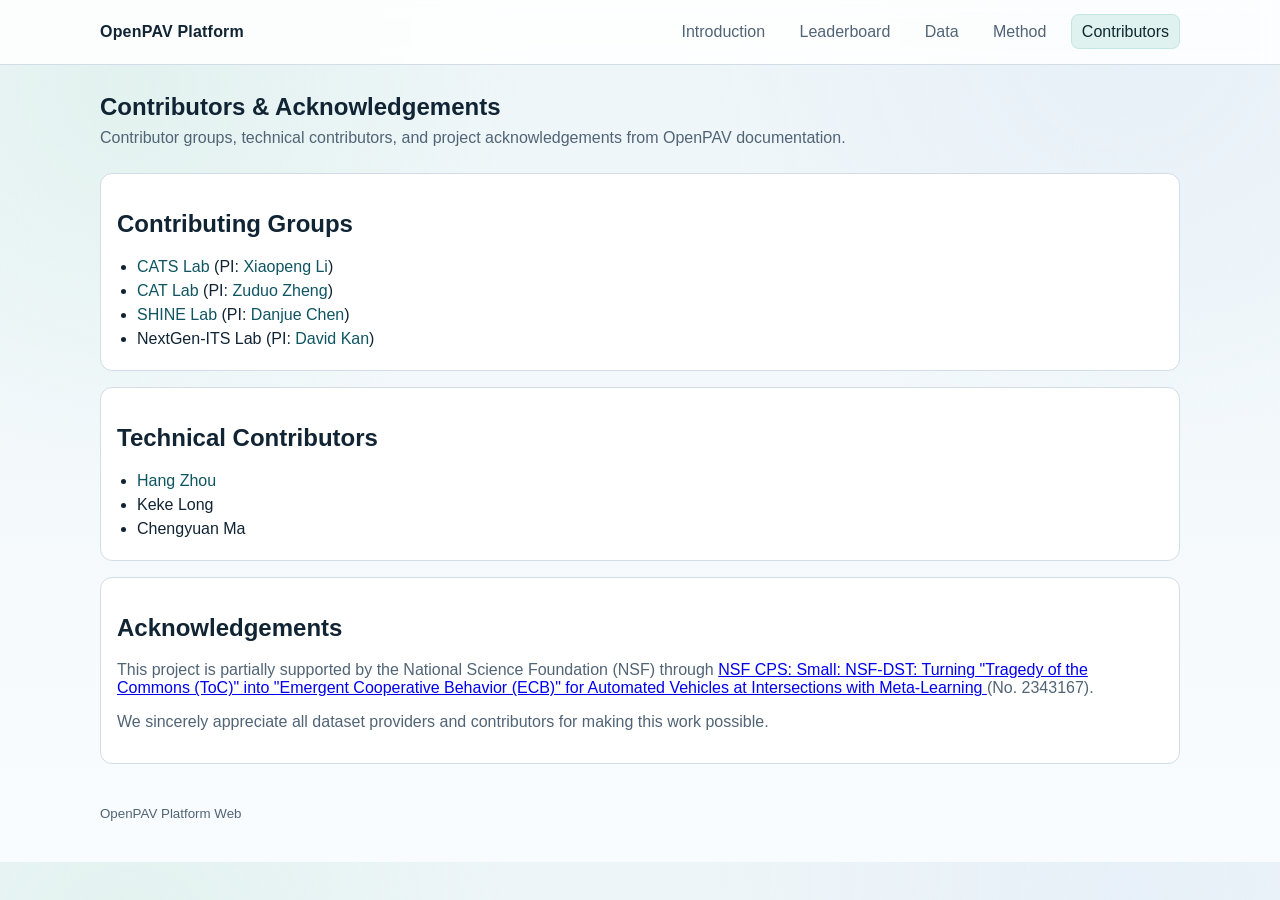
==== docs/contributors.html @ 32f3bce0 "update readme" ====
﻿<!doctype html>
<html lang="en">
<head>
  <meta charset="utf-8">
  <meta name="viewport" content="width=device-width, initial-scale=1">
  <title>OpenPAV | Contributors</title>
  <link rel="icon" type="image/png" href="images/icon.png">
  <link rel="stylesheet" href="styles.css">
</head>
<body>
  <header class="topbar">
    <div class="container">
      <div class="brand">OpenPAV Platform</div>
      <nav class="nav">
        <a href="introduction.html">Introduction</a>
        <a href="leaderboard.html">Leaderboard</a>
        <a href="data.html">Data</a>
        <a href="method.html">Method</a>
        <a href="contributors.html" class="active">Contributors</a>
      </nav>
    </div>
  </header>

  <main class="container">
    <section class="hero">
      <h1>Contributors & Acknowledgements</h1>
      <p>Contributor groups, technical contributors, and project acknowledgements from OpenPAV documentation.</p>
    </section>

    <section class="card">
      <h2>Contributing Groups</h2>
      <ul class="doc-list">
        <li>
          <a href="https://catslab.engr.wisc.edu/" target="_blank" rel="noreferrer">CATS Lab</a>
          (PI:
          <a href="https://catslab.engr.wisc.edu/staff/xiaopengli/" target="_blank" rel="noreferrer">Xiaopeng Li</a>)
        </li>
        <li>
          <a href="http://www.connectedandautonomoustransport.com/dr-zhengs-research.html" target="_blank" rel="noreferrer">CAT Lab</a>
          (PI:
          <a href="https://civil.uq.edu.au/profile/857/zuduo-zheng" target="_blank" rel="noreferrer">Zuduo Zheng</a>)
        </li>
        <li>
          <a href="https://sites.google.com/site/danjuechen/" target="_blank" rel="noreferrer">SHINE Lab</a>
          (PI:
          <a href="https://ccee.ncsu.edu/people/danjuechen/" target="_blank" rel="noreferrer">Danjue Chen</a>)
        </li>
        <li>
          NextGen-ITS Lab (PI:
          <a href="https://www.linkedin.com/in/david-kan-89b871ab/" target="_blank" rel="noreferrer">David Kan</a>)
        </li>
      </ul>
    </section>

    <section class="card">
      <h2>Technical Contributors</h2>
      <ul class="doc-list">
        <li><a href="https://zll-hust.github.io/" target="_blank" rel="noreferrer">Hang Zhou</a></li>
        <li>Keke Long</li>
        <li>Chengyuan Ma</li>
      </ul>
    </section>

    <section class="card">
      <h2>Acknowledgements</h2>
      <p class="lead">
        This project is partially supported by the National Science Foundation (NSF) through
        <a href="https://www.nsf.gov/awardsearch/show-award?AWD_ID=2343167" target="_blank" rel="noreferrer">
          NSF CPS: Small: NSF-DST: Turning "Tragedy of the Commons (ToC)" into "Emergent Cooperative Behavior (ECB)"
          for Automated Vehicles at Intersections with Meta-Learning
        </a>
        (No. 2343167).
      </p>
      <p class="lead">
        We sincerely appreciate all dataset providers and contributors for making this work possible.
      </p>
    </section>
  </main>

  <footer class="container footer">
    <small>OpenPAV Platform Web</small>
  </footer>

</body>
</html>
---- docs/styles.css ----
:root {
  --bg: #eff5f7;
  --surface: #ffffff;
  --ink: #112434;
  --subtle: #516476;
  --line: #d2dde6;
  --brand: #126a73;
  --brand-strong: #0f5561;
  --highlight: #dff2f0;
}

html {
  scroll-behavior: smooth;
}

* {
  box-sizing: border-box;
}

body {
  margin: 0;
  color: var(--ink);
  font-family: "Segoe UI", "Arial", sans-serif;
  background:
    radial-gradient(circle at 10% 10%, #e2f2ef 0, transparent 28%),
    radial-gradient(circle at 88% 4%, #e7f0f8 0, transparent 30%),
    linear-gradient(180deg, #edf5f8 0%, #f9fcfe 100%);
}

.container {
  width: min(1080px, 92vw);
  margin: 0 auto;
}

.topbar {
  border-bottom: 1px solid var(--line);
  background: #ffffffdd;
  backdrop-filter: blur(8px);
  position: sticky;
  top: 0;
}

.topbar .container {
  height: 64px;
  display: flex;
  align-items: center;
  justify-content: space-between;
}

.brand {
  font-weight: 700;
  letter-spacing: 0.2px;
}

.nav a {
  color: var(--subtle);
  text-decoration: none;
  margin-left: 10px;
  padding: 8px 10px;
  border-radius: 8px;
}

.nav a:hover {
  color: var(--ink);
  background: #f2f8fb;
}

.nav a.active {
  color: #0f2a2f;
  background: var(--highlight);
  border: 1px solid #c5e7e3;
}

.hero {
  padding: 28px 0 10px;
}

.hero h1 {
  margin: 0 0 8px;
}

.hero p {
  color: var(--subtle);
  margin: 0;
}

.hero-meta {
  margin-top: 14px;
  display: flex;
  flex-wrap: wrap;
  gap: 8px;
}

.chip {
  font-size: 12px;
  padding: 5px 8px;
  border-radius: 999px;
  border: 1px solid #cde1ef;
  background: #f2f8fc;
  color: #294354;
}

.card {
  margin: 16px 0;
  padding: 16px;
  border: 1px solid var(--line);
  border-radius: 12px;
  background: var(--surface);
}

.grid-2 {
  display: grid;
  grid-template-columns: 1fr 1fr;
  gap: 14px;
}

.panel {
  border: 1px solid var(--line);
  border-radius: 10px;
  padding: 12px;
}

.panel h3 {
  margin-top: 0;
}

.panel-head {
  display: flex;
  align-items: center;
  justify-content: space-between;
  gap: 10px;
}

input[type="file"] {
  width: 100%;
  margin: 6px 0 10px;
}

input[type="text"],
input[type="number"] {
  width: 100%;
  border: 1px solid var(--line);
  border-radius: 8px;
  padding: 8px;
  margin: 6px 0 10px;
}

label {
  font-size: 14px;
  color: #244154;
}

select {
  width: 100%;
  border: 1px solid var(--line);
  border-radius: 8px;
  padding: 8px;
  margin: 6px 0 10px;
  background: #fff;
}

button {
  border: 0;
  background: var(--brand);
  color: #fff;
  padding: 8px 12px;
  border-radius: 8px;
  cursor: pointer;
}

button:hover {
  background: var(--brand-strong);
}

button.secondary {
  background: #e6f2f1;
  color: #234;
  border: 1px solid #c3ddda;
}

button.secondary:hover {
  background: #d9eeeb;
}

.button-link,
.button-link:visited {
  display: inline-flex;
  align-items: center;
  justify-content: center;
  gap: 8px;
  border: 1px solid #0f5561;
  background: linear-gradient(135deg, #13879a 0%, #126a73 55%, #0f5561 100%);
  color: #fff;
  padding: 10px 16px;
  border-radius: 10px;
  cursor: pointer;
  text-decoration: none !important;
  color: #ffffff !important;
  margin-top: 8px;
  font-weight: 600;
  letter-spacing: 0.2px;
  box-shadow: 0 6px 14px rgba(16, 85, 97, 0.24);
  transition: transform 0.15s ease, box-shadow 0.15s ease, filter 0.15s ease;
}

.button-link:hover,
.button-link:focus-visible {
  filter: brightness(1.02);
  transform: translateY(-1px);
  box-shadow: 0 9px 18px rgba(16, 85, 97, 0.3);
  text-decoration: none !important;
}

.button-link:active {
  transform: translateY(0);
  box-shadow: 0 4px 10px rgba(16, 85, 97, 0.2);
}

.hint {
  margin: 10px 0 0;
  color: var(--subtle);
  min-height: 20px;
}

.lead {
  color: var(--subtle);
  margin-top: 0;
}

.doc-list {
  margin: 0;
  padding-left: 20px;
}

.doc-list li {
  margin: 6px 0;
}

.sub-list {
  margin-top: 8px;
  padding-left: 22px;
}

.sub-list li {
  margin: 4px 0;
}

.doc-list a {
  color: var(--brand-strong);
  text-decoration: none;
}

.doc-list a:hover {
  text-decoration: underline;
}

.image-grid {
  display: grid;
  grid-template-columns: 1fr 1fr;
  gap: 12px;
}

.image-grid img {
  width: 100%;
  border-radius: 10px;
  border: none;
  background: #fff;
}

.content-image {
  width: 80%;
  max-width: 100%;
  height: auto;
  display: block;
  margin: 10px auto 0;
  border: none;
  border-radius: 10px;
}

.ranking-image {
  width: 100%;
}

.file-list {
  list-style: none;
  margin: 0;
  padding: 0;
}

.file-list li {
  display: flex;
  justify-content: space-between;
  align-items: center;
  gap: 8px;
  padding: 8px 0;
  border-bottom: 1px dashed var(--line);
  font-size: 14px;
}

.file-list a {
  color: var(--brand-strong);
  text-decoration: none;
}

.file-list a:hover {
  text-decoration: underline;
}

.muted {
  color: var(--subtle);
  font-size: 13px;
}

.table-wrap {
  overflow: auto;
}

.tab-bar {
  display: flex;
  flex-wrap: wrap;
  gap: 8px;
  margin: 8px 0 14px;
}

.tab-btn {
  display: inline-flex;
  align-items: center;
  justify-content: center;
  border: 1px solid #c3ddda;
  background: #e6f2f1;
  color: #234;
  padding: 8px 12px;
  border-radius: 999px;
  font-weight: 600;
  text-decoration: none;
}

.tab-btn:visited {
  color: #234;
  text-decoration: none;
}

.tab-btn:hover {
  background: #d9eeeb;
}

.tab-btn.active {
  background: var(--brand);
  border-color: var(--brand);
  color: #fff;
}

.tab-panel {
  display: none;
}

.tab-panel.active {
  display: block;
}

.table-note {
  margin: 12px 0 8px;
  color: var(--subtle);
  font-size: 14px;
}

.chart-caption {
  margin: 10px 0 0;
  color: var(--subtle);
  text-align: center;
  font-size: 14px;
}

table {
  width: 100%;
  border-collapse: collapse;
  min-width: 840px;
}

th,
td {
  padding: 10px 8px;
  border-bottom: 1px solid var(--line);
  text-align: left;
  font-size: 14px;
}

th {
  color: var(--subtle);
  font-weight: 600;
}

.formula {
  padding: 10px 12px;
  border: 1px solid var(--line);
  border-radius: 10px;
  background: #f8fcff;
  font-family: "Consolas", "Courier New", monospace;
  font-size: 13px;
  margin: 10px 0;
  overflow: auto;
}

.footer {
  color: var(--subtle);
  padding: 24px 0 40px;
}

@media (max-width: 800px) {
  .grid-2 {
    grid-template-columns: 1fr;
  }

  .image-grid {
    grid-template-columns: 1fr;
  }
}
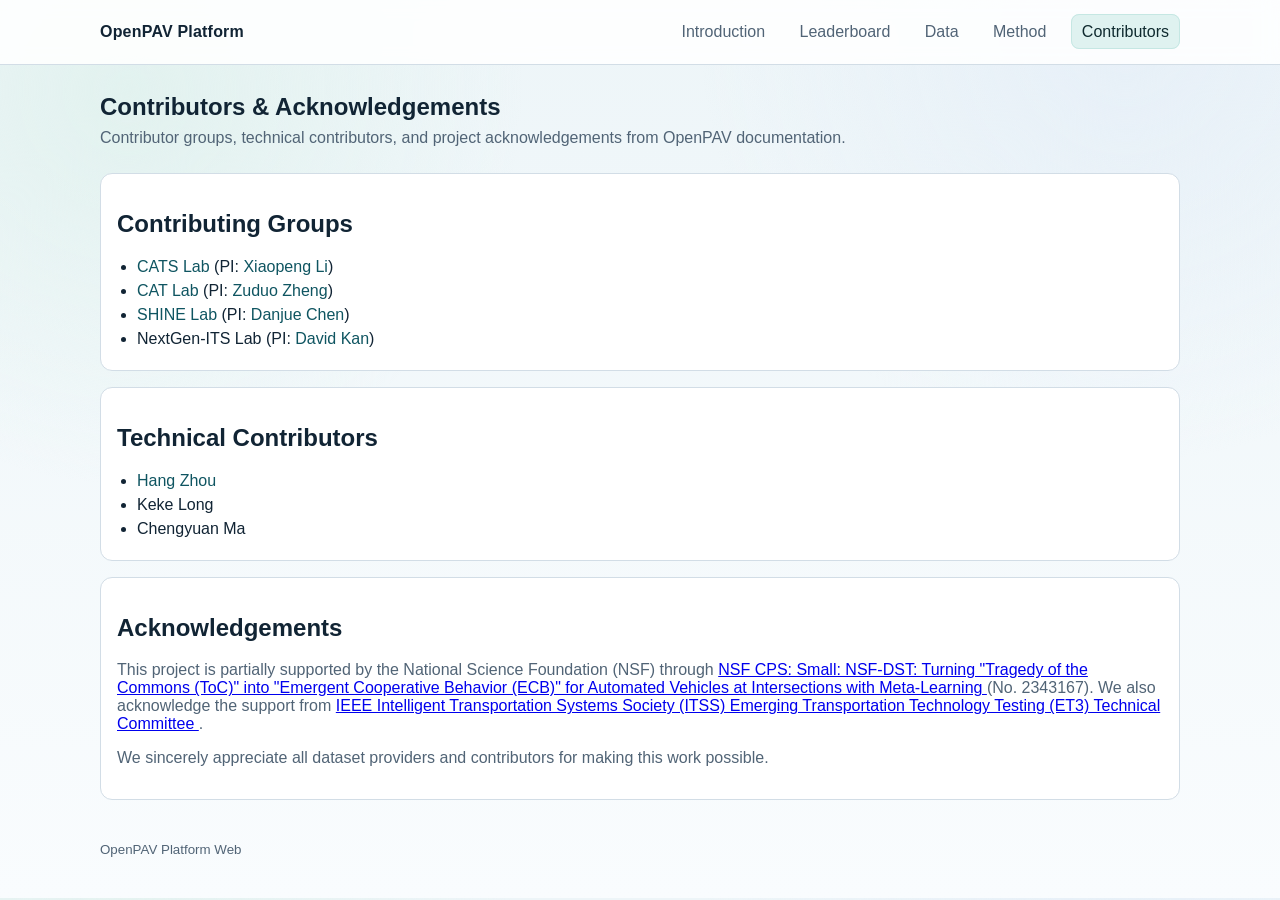
==== commit 6ae0d1b1: "update readme" ====
--- a/docs/contributors.html
+++ b/docs/contributors.html
@@ -69,7 +69,8 @@
           NSF CPS: Small: NSF-DST: Turning "Tragedy of the Commons (ToC)" into "Emergent Cooperative Behavior (ECB)"
           for Automated Vehicles at Intersections with Meta-Learning
         </a>
-        (No. 2343167).
+        (No. 2343167). We also acknowledge the support from 
+        <a href="https://ieee-itss.org/chapters-committees/emerging-transportation-technology-testing/" target="_blank" rel="noreferrer"> IEEE Intelligent Transportation Systems Society (ITSS) Emerging Transportation Technology Testing (ET3) Technical Committee </a>.
       </p>
       <p class="lead">
         We sincerely appreciate all dataset providers and contributors for making this work possible.
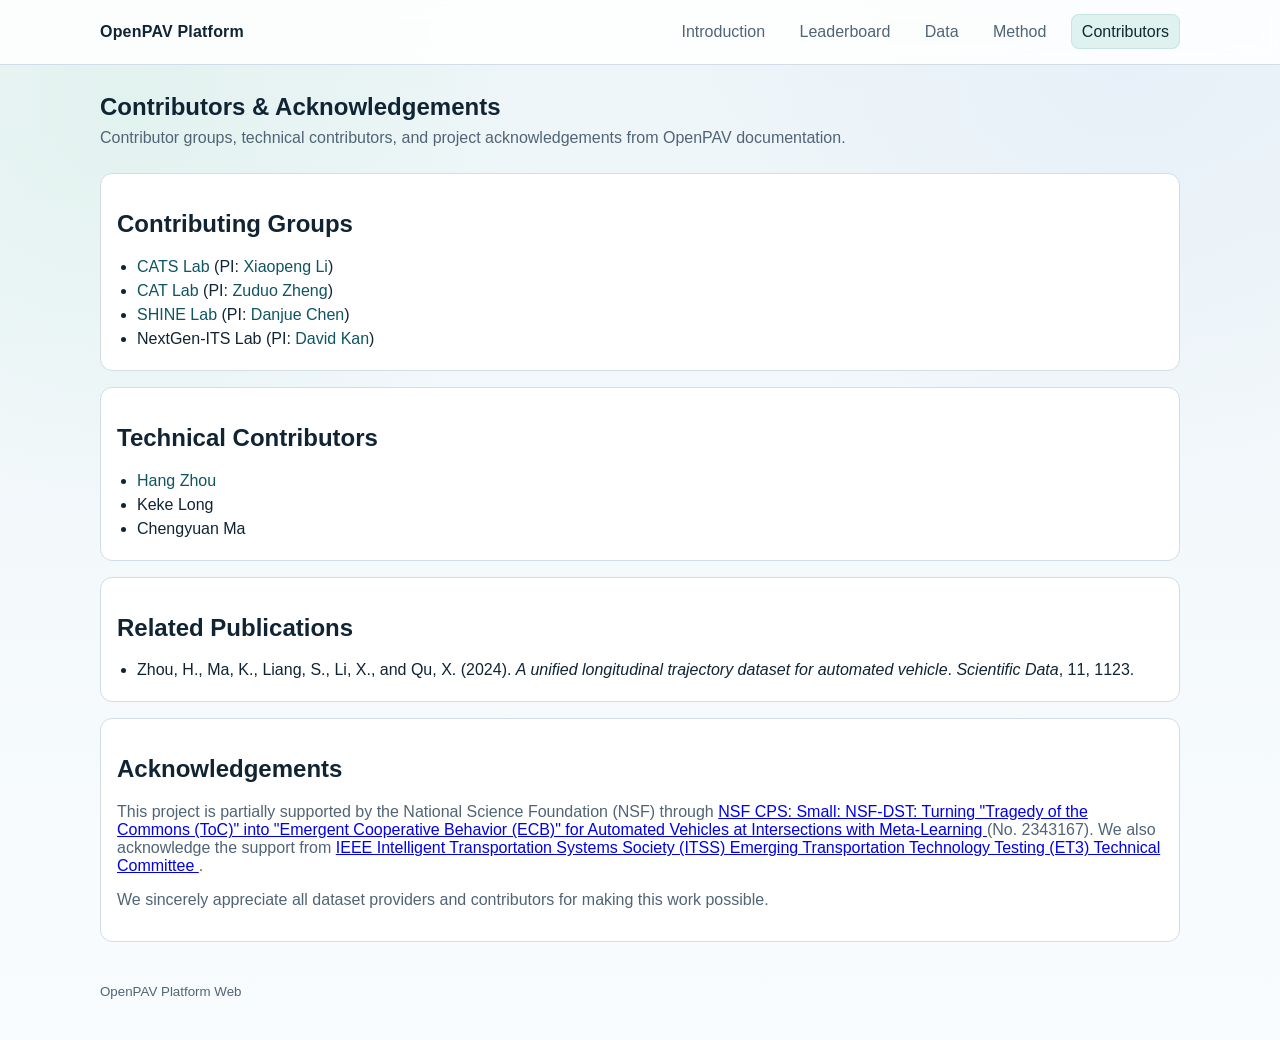
==== commit e08de155: "update readme" ====
--- a/docs/contributors.html
+++ b/docs/contributors.html
@@ -62,6 +62,17 @@
     </section>
 
     <section class="card">
+      <h2>Related Publications</h2>
+      <ul class="doc-list">
+        <li>
+          Zhou, H., Ma, K., Liang, S., Li, X., and Qu, X. (2024).
+          <em>A unified longitudinal trajectory dataset for automated vehicle</em>.
+          <em>Scientific Data</em>, 11, 1123.
+        </li>
+      </ul>
+    </section>
+
+    <section class="card">
       <h2>Acknowledgements</h2>
       <p class="lead">
         This project is partially supported by the National Science Foundation (NSF) through
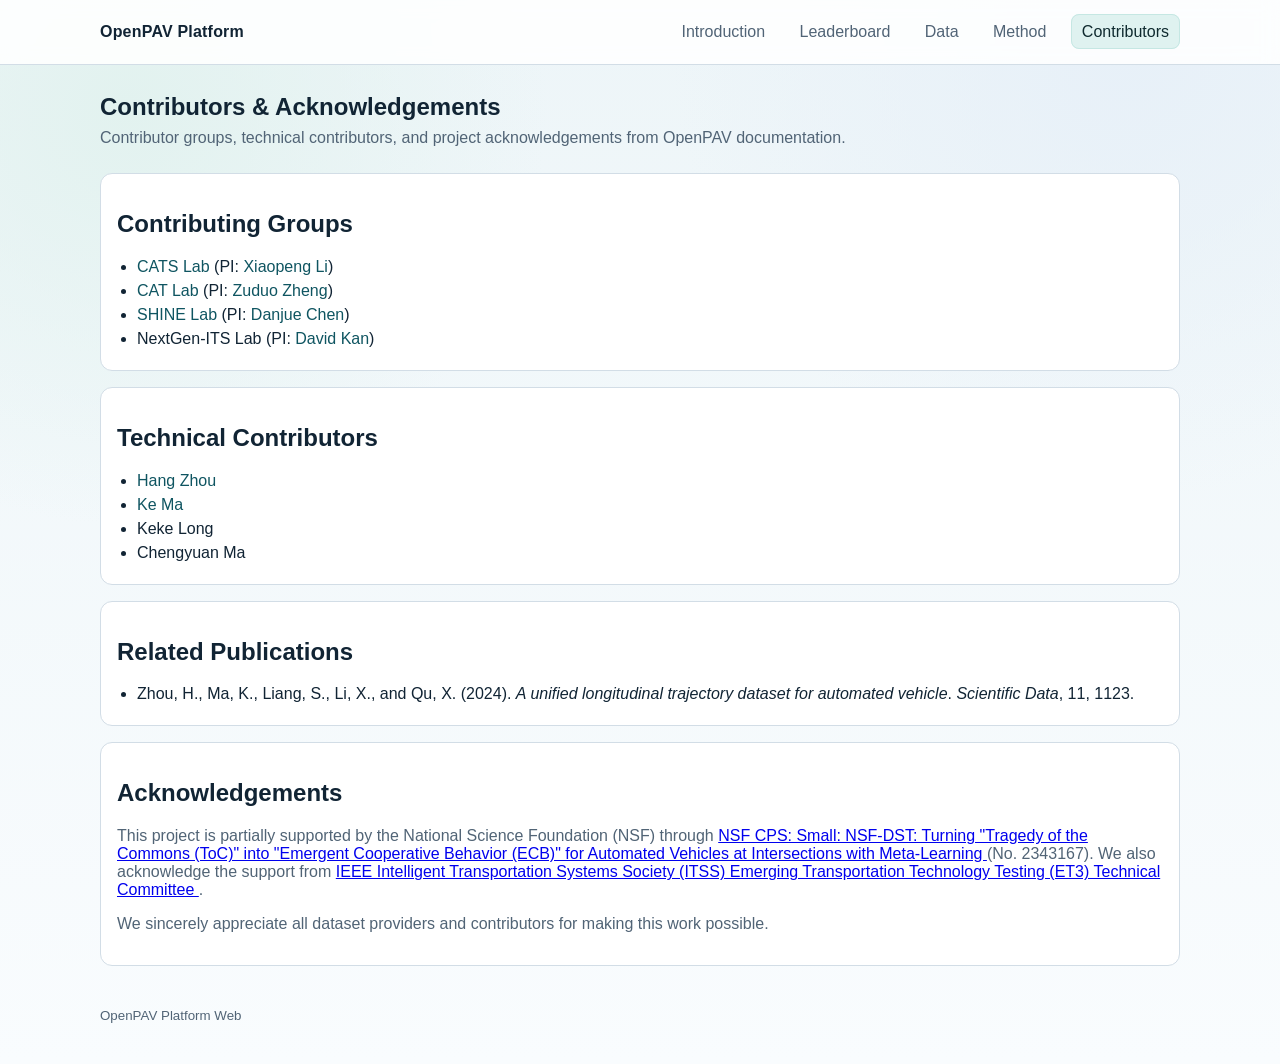
==== commit 8d273df9: "update readme" ====
--- a/docs/contributors.html
+++ b/docs/contributors.html
@@ -55,7 +55,8 @@
     <section class="card">
       <h2>Technical Contributors</h2>
       <ul class="doc-list">
-        <li><a href="https://zll-hust.github.io/" target="_blank" rel="noreferrer">Hang Zhou</a></li>
+        <li><a href="https://markmaaaaa.github.io/KeMa.github.io/" target="_blank" rel="noreferrer">Hang Zhou</a></li>
+        <li><a href="https://zll-hust.github.io/" target="_blank" rel="noreferrer">Ke Ma</a></li>
         <li>Keke Long</li>
         <li>Chengyuan Ma</li>
       </ul>
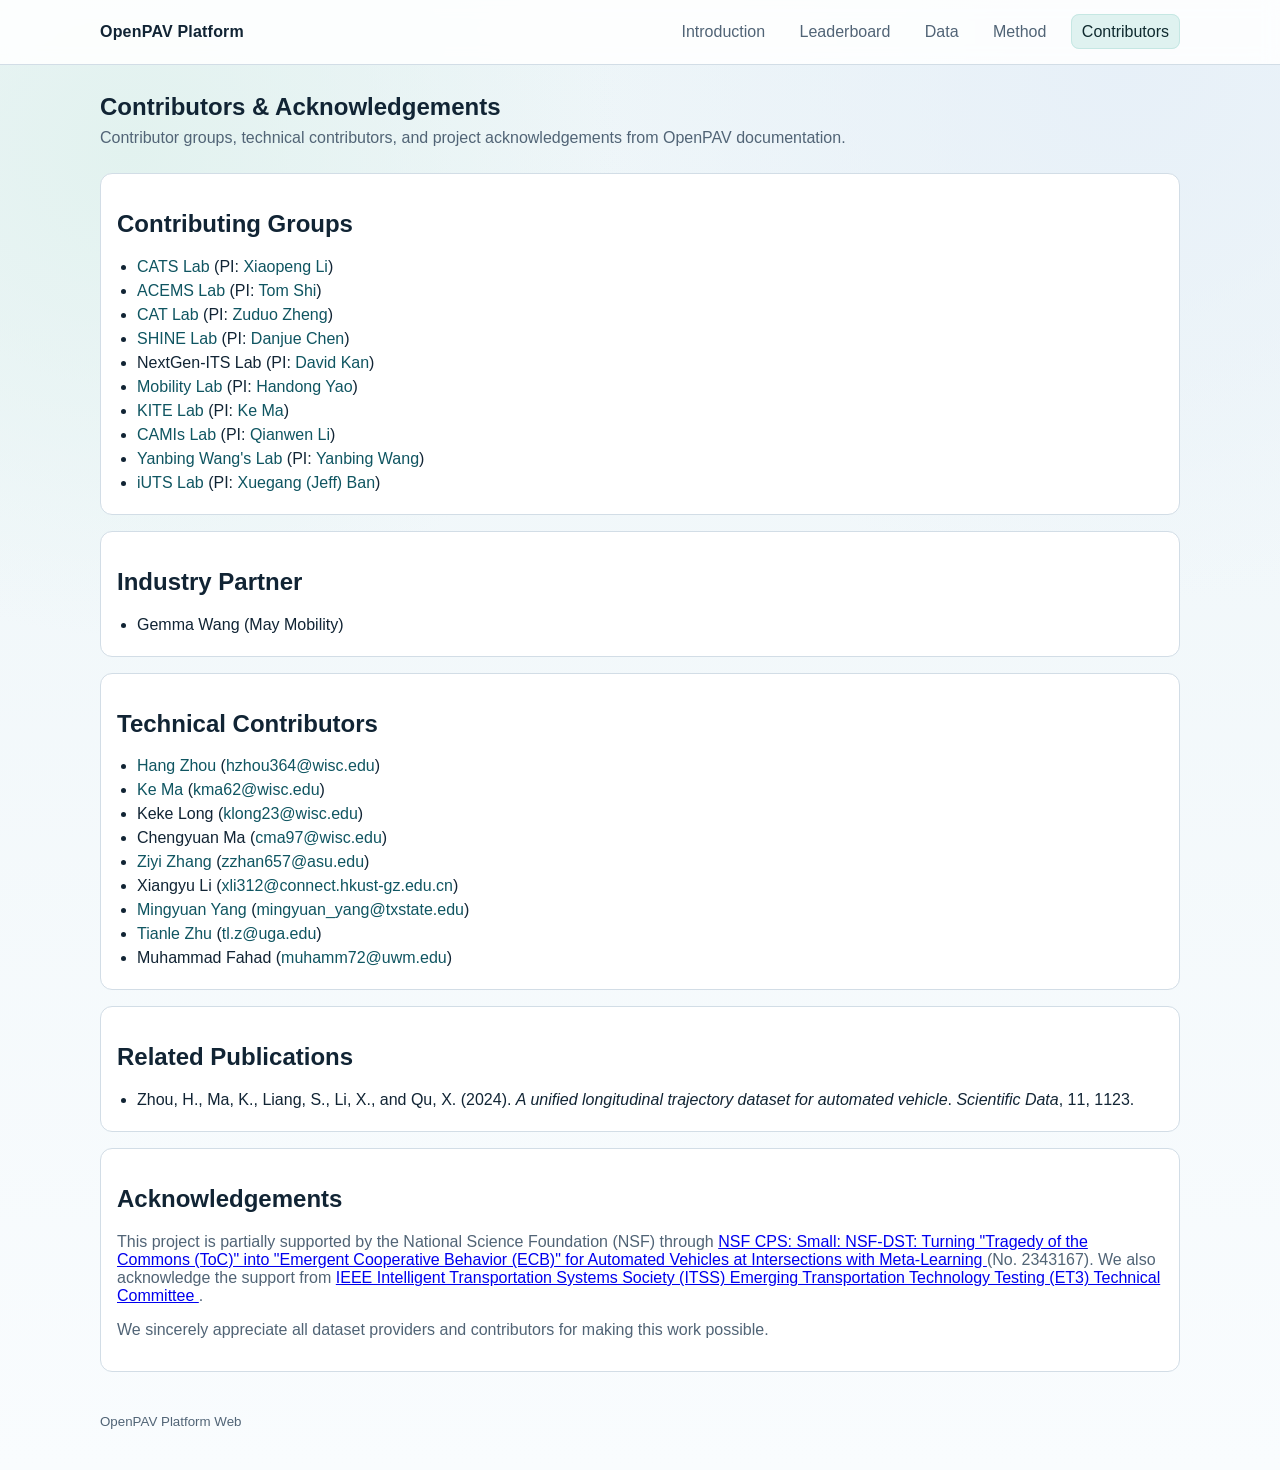
==== commit 73fb05f9: "0326" ====
--- a/docs/contributors.html
+++ b/docs/contributors.html
@@ -36,6 +36,11 @@
           <a href="https://catslab.engr.wisc.edu/staff/xiaopengli/" target="_blank" rel="noreferrer">Xiaopeng Li</a>)
         </li>
         <li>
+          <a href="https://github.com/ACEMS-lab" target="_blank" rel="noreferrer">ACEMS Lab</a>
+          (PI:
+          <a href="https://www.xiaoweitom.com/" target="_blank" rel="noreferrer">Tom Shi</a>)
+        </li>
+        <li>
           <a href="http://www.connectedandautonomoustransport.com/dr-zhengs-research.html" target="_blank" rel="noreferrer">CAT Lab</a>
           (PI:
           <a href="https://civil.uq.edu.au/profile/857/zuduo-zheng" target="_blank" rel="noreferrer">Zuduo Zheng</a>)
@@ -49,16 +54,53 @@
           NextGen-ITS Lab (PI:
           <a href="https://www.linkedin.com/in/david-kan-89b871ab/" target="_blank" rel="noreferrer">David Kan</a>)
         </li>
+        <li>
+          <a href="https://yaohandong.github.io/MobilityLab/index.html" target="_blank" rel="noreferrer">Mobility Lab</a>
+          (PI:
+          <a href="https://engineering.uga.edu/team_member/handong-yao/" target="_blank" rel="noreferrer">Handong Yao</a>)
+        </li>
+        <li>
+          <a href="https://github.com/KITE-Lab/" target="_blank" rel="noreferrer">KITE Lab</a>
+          (PI:
+          <a href="https://www.linkedin.com/in/ke-ma-1b32b0229/" target="_blank" rel="noreferrer">Ke Ma</a>)
+        </li>
+        <li>
+          <a href="https://sites.google.com/view/camis-uga/people/q-li" target="_blank" rel="noreferrer">CAMIs Lab</a>
+          (PI:
+          <a href="https://engineering.uga.edu/team_member/qianwen-li/" target="_blank" rel="noreferrer">Qianwen Li</a>)
+        </li>
+        <li>
+          <a href="https://yanbingwang.com/index.html" target="_blank" rel="noreferrer">Yanbing Wang's Lab</a>
+          (PI:
+          <a href="https://yanbingwang.com/index.html" target="_blank" rel="noreferrer">Yanbing Wang</a>)
+        </li>
+        <li>
+          <a href="http://depts.washington.edu/iuts/wordpress/" target="_blank" rel="noreferrer">iUTS Lab</a>
+          (PI:
+          <a href="https://www.ce.washington.edu/facultyfinder/xuegang-jeff-ban" target="_blank" rel="noreferrer">Xuegang (Jeff) Ban</a>)
+        </li>
+      </ul>
+    </section>
+
+    <section class="card">
+      <h2>Industry Partner</h2>
+      <ul class="doc-list">
+        <li>Gemma Wang (May Mobility)</li>
       </ul>
     </section>
 
     <section class="card">
       <h2>Technical Contributors</h2>
       <ul class="doc-list">
-        <li><a href="https://markmaaaaa.github.io/KeMa.github.io/" target="_blank" rel="noreferrer">Hang Zhou</a></li>
-        <li><a href="https://zll-hust.github.io/" target="_blank" rel="noreferrer">Ke Ma</a></li>
-        <li>Keke Long</li>
-        <li>Chengyuan Ma</li>
+        <li><a href="https://catslab.engr.wisc.edu/staff/zhou-hang/" target="_blank" rel="noreferrer">Hang Zhou</a> (<a href="mailto:hzhou364@wisc.edu">hzhou364@wisc.edu</a>)</li>
+        <li><a href="https://markmaaaaa.github.io/KeMa.github.io/" target="_blank" rel="noreferrer">Ke Ma</a> (<a href="mailto:kma62@wisc.edu">kma62@wisc.edu</a>)</li>
+        <li>Keke Long (<a href="mailto:klong23@wisc.edu">klong23@wisc.edu</a>)</li>
+        <li>Chengyuan Ma (<a href="mailto:cma97@wisc.edu">cma97@wisc.edu</a>)</li>
+        <li><a href="https://search.asu.edu/profile/5310363" target="_blank" rel="noreferrer">Ziyi Zhang</a> (<a href="mailto:zzhan657@asu.edu">zzhan657@asu.edu</a>)</li>
+        <li>Xiangyu Li (<a href="mailto:xli312@connect.hkust-gz.edu.cn">xli312@connect.hkust-gz.edu.cn</a>)</li>
+        <li><a href="https://www.linkedin.com/in/mingyuan/" target="_blank" rel="noreferrer">Mingyuan Yang</a> (<a href="mailto:mingyuan_yang@txstate.edu">mingyuan_yang@txstate.edu</a>)</li>
+        <li><a href="https://www.linkedin.com/in/tianle-zhu-6aba87251/" target="_blank" rel="noreferrer">Tianle Zhu</a> (<a href="mailto:tl.z@uga.edu">tl.z@uga.edu</a>)</li>
+        <li>Muhammad Fahad (<a href="mailto:muhamm72@uwm.edu">muhamm72@uwm.edu</a>)</li>
       </ul>
     </section>
 
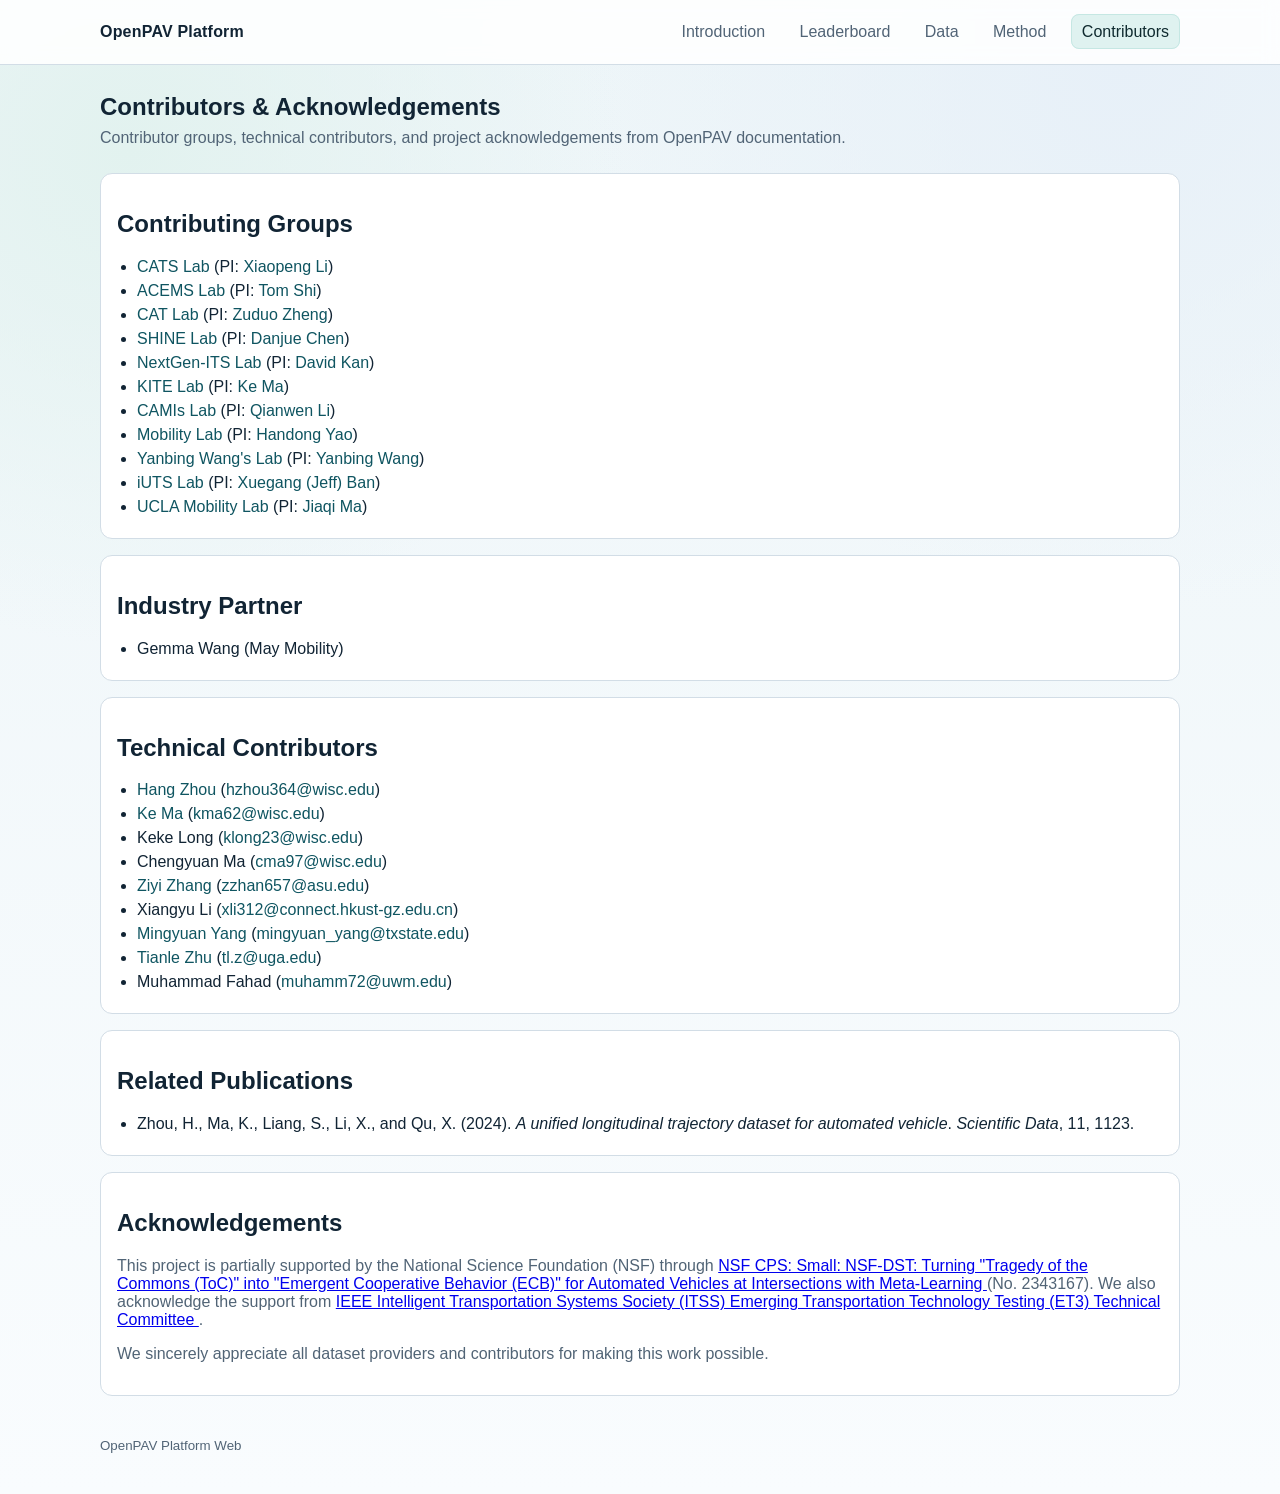
==== commit 31e925ef: "update UGA data" ====
--- a/docs/contributors.html
+++ b/docs/contributors.html
@@ -51,13 +51,9 @@
           <a href="https://ccee.ncsu.edu/people/danjuechen/" target="_blank" rel="noreferrer">Danjue Chen</a>)
         </li>
         <li>
-          NextGen-ITS Lab (PI:
+          <a href="https://www.linkedin.com/in/david-kan-89b871ab/" target="_blank" rel="noreferrer">NextGen-ITS Lab</a>
+          (PI:
           <a href="https://www.linkedin.com/in/david-kan-89b871ab/" target="_blank" rel="noreferrer">David Kan</a>)
-        </li>
-        <li>
-          <a href="https://yaohandong.github.io/MobilityLab/index.html" target="_blank" rel="noreferrer">Mobility Lab</a>
-          (PI:
-          <a href="https://engineering.uga.edu/team_member/handong-yao/" target="_blank" rel="noreferrer">Handong Yao</a>)
         </li>
         <li>
           <a href="https://github.com/KITE-Lab/" target="_blank" rel="noreferrer">KITE Lab</a>
@@ -70,6 +66,11 @@
           <a href="https://engineering.uga.edu/team_member/qianwen-li/" target="_blank" rel="noreferrer">Qianwen Li</a>)
         </li>
         <li>
+          <a href="https://yaohandong.github.io/MobilityLab/index.html" target="_blank" rel="noreferrer">Mobility Lab</a>
+          (PI:
+          <a href="https://engineering.uga.edu/team_member/handong-yao/" target="_blank" rel="noreferrer">Handong Yao</a>)
+        </li>
+        <li>
           <a href="https://yanbingwang.com/index.html" target="_blank" rel="noreferrer">Yanbing Wang's Lab</a>
           (PI:
           <a href="https://yanbingwang.com/index.html" target="_blank" rel="noreferrer">Yanbing Wang</a>)
@@ -78,6 +79,11 @@
           <a href="http://depts.washington.edu/iuts/wordpress/" target="_blank" rel="noreferrer">iUTS Lab</a>
           (PI:
           <a href="https://www.ce.washington.edu/facultyfinder/xuegang-jeff-ban" target="_blank" rel="noreferrer">Xuegang (Jeff) Ban</a>)
+        </li>
+        <li>
+          <a href="https://mobility-lab.seas.ucla.edu/" target="_blank" rel="noreferrer">UCLA Mobility Lab</a>
+          (PI:
+          <a href="https://mobility-lab.seas.ucla.edu/about/" target="_blank" rel="noreferrer">Jiaqi Ma</a>)
         </li>
       </ul>
     </section>
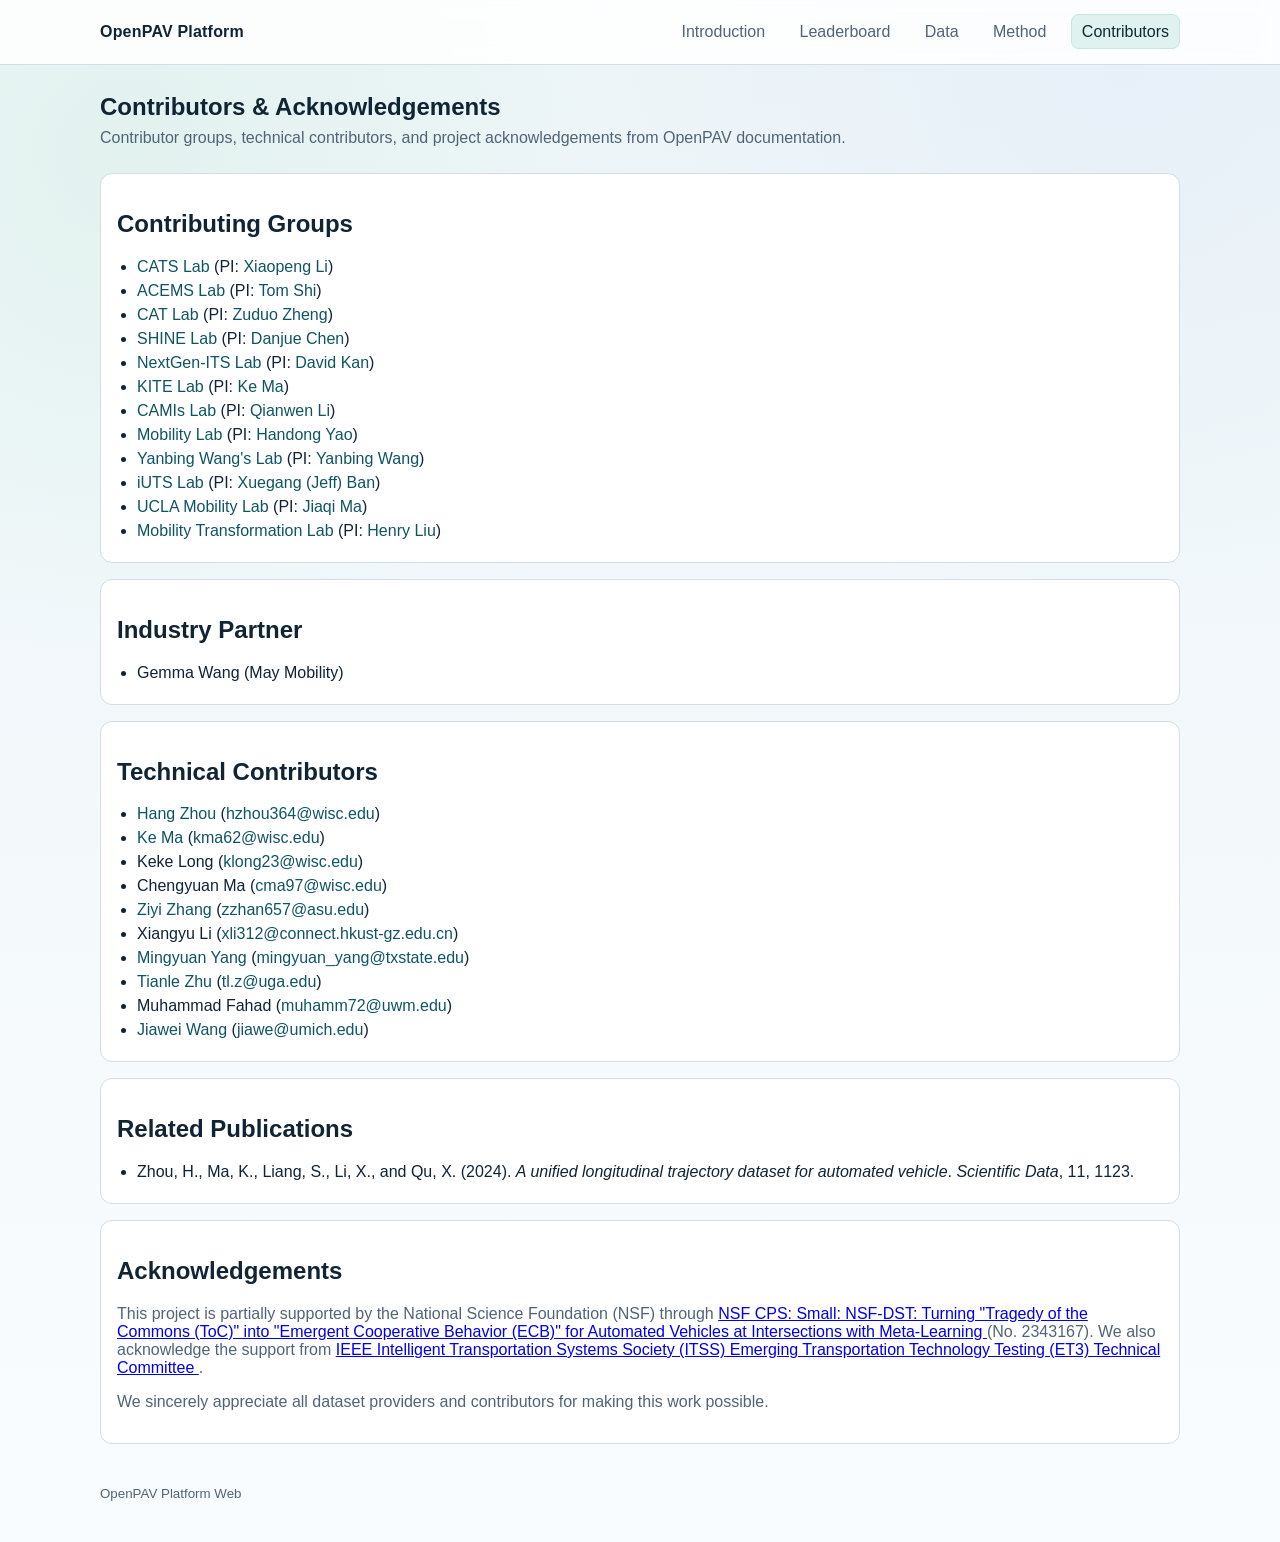
==== commit dfafd8e3: "update personnel" ====
--- a/docs/contributors.html
+++ b/docs/contributors.html
@@ -85,6 +85,11 @@
           (PI:
           <a href="https://mobility-lab.seas.ucla.edu/about/" target="_blank" rel="noreferrer">Jiaqi Ma</a>)
         </li>
+        <li>
+          <a href="https://traffic.engin.umich.edu/" target="_blank" rel="noreferrer">Mobility Transformation Lab</a>
+          (PI:
+          <a href="https://me.engin.umich.edu/people/faculty/henry-liu/" target="_blank" rel="noreferrer">Henry Liu</a>)
+        </li>
       </ul>
     </section>
 
@@ -107,6 +112,7 @@
         <li><a href="https://www.linkedin.com/in/mingyuan/" target="_blank" rel="noreferrer">Mingyuan Yang</a> (<a href="mailto:mingyuan_yang@txstate.edu">mingyuan_yang@txstate.edu</a>)</li>
         <li><a href="https://www.linkedin.com/in/tianle-zhu-6aba87251/" target="_blank" rel="noreferrer">Tianle Zhu</a> (<a href="mailto:tl.z@uga.edu">tl.z@uga.edu</a>)</li>
         <li>Muhammad Fahad (<a href="mailto:muhamm72@uwm.edu">muhamm72@uwm.edu</a>)</li>
+        <li><a href="https://www.linkedin.com/in/wang-jw/" target="_blank" rel="noreferrer">Jiawei Wang</a> (<a href="mailto:jiawe@umich.edu">jiawe@umich.edu</a>)</li>
       </ul>
     </section>
 
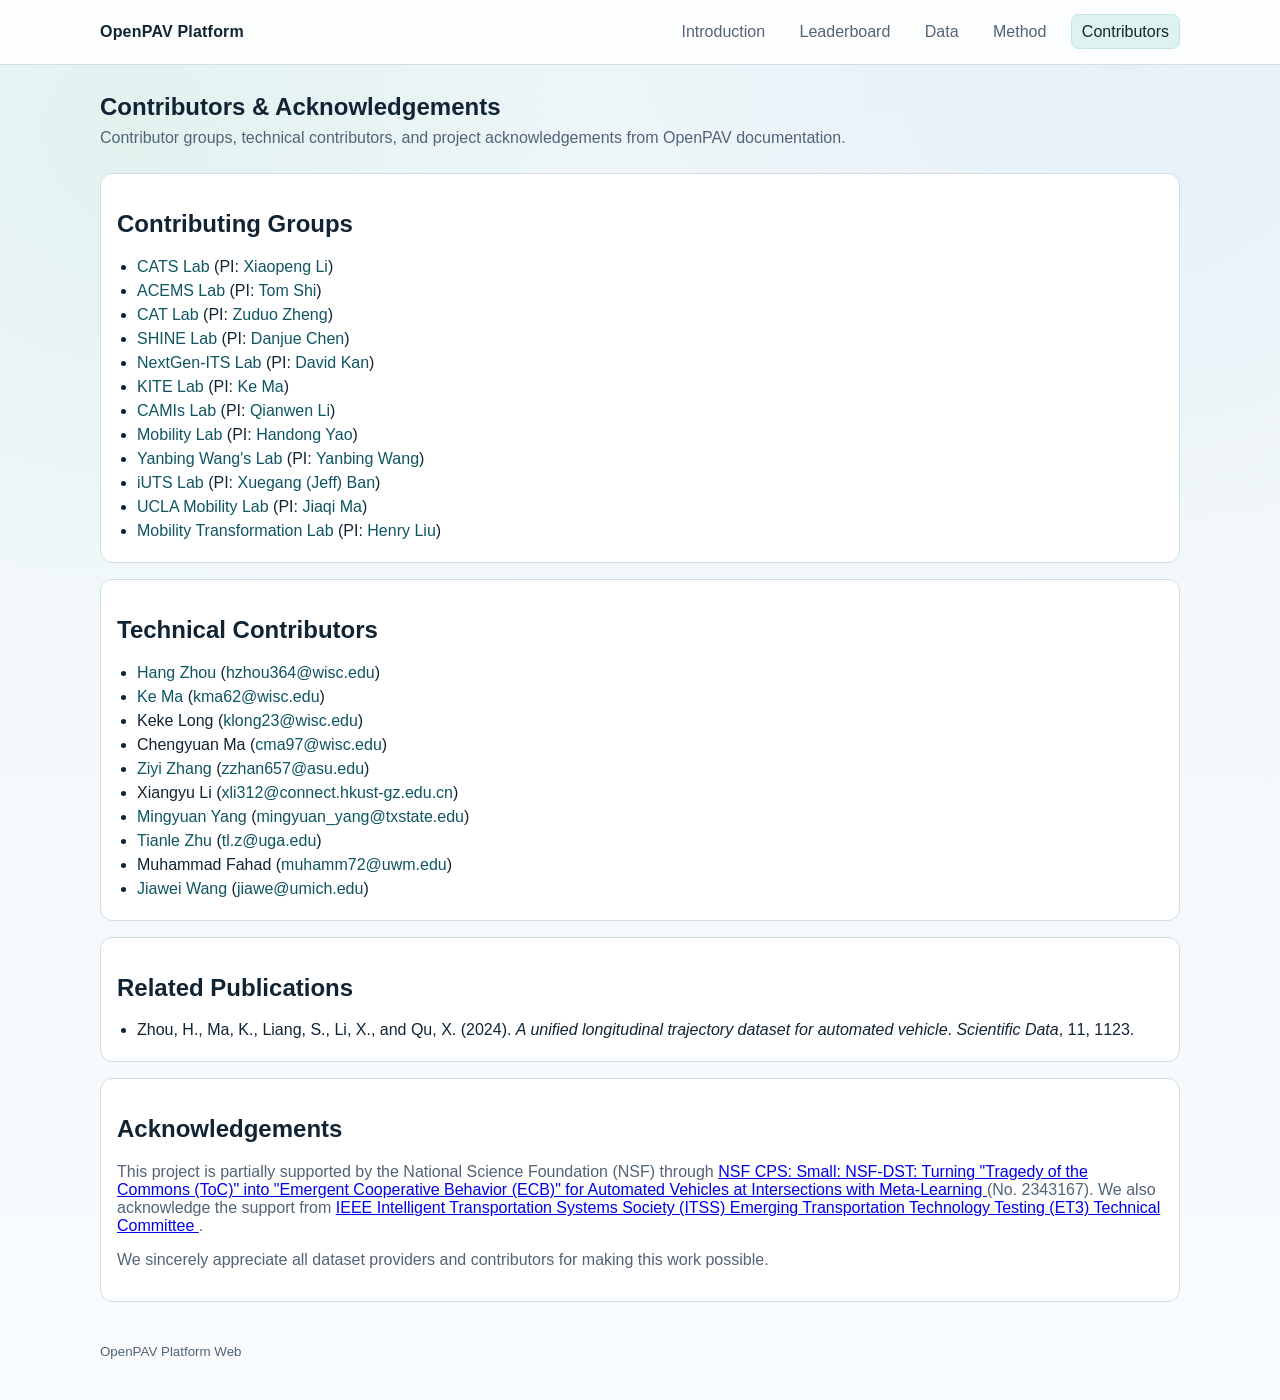
==== commit ba902f88: "Update contributors.html" ====
--- a/docs/contributors.html
+++ b/docs/contributors.html
@@ -93,12 +93,12 @@
       </ul>
     </section>
 
-    <section class="card">
+    <!-- <section class="card">
       <h2>Industry Partner</h2>
       <ul class="doc-list">
         <li>Gemma Wang (May Mobility)</li>
       </ul>
-    </section>
+    </section> -->
 
     <section class="card">
       <h2>Technical Contributors</h2>
